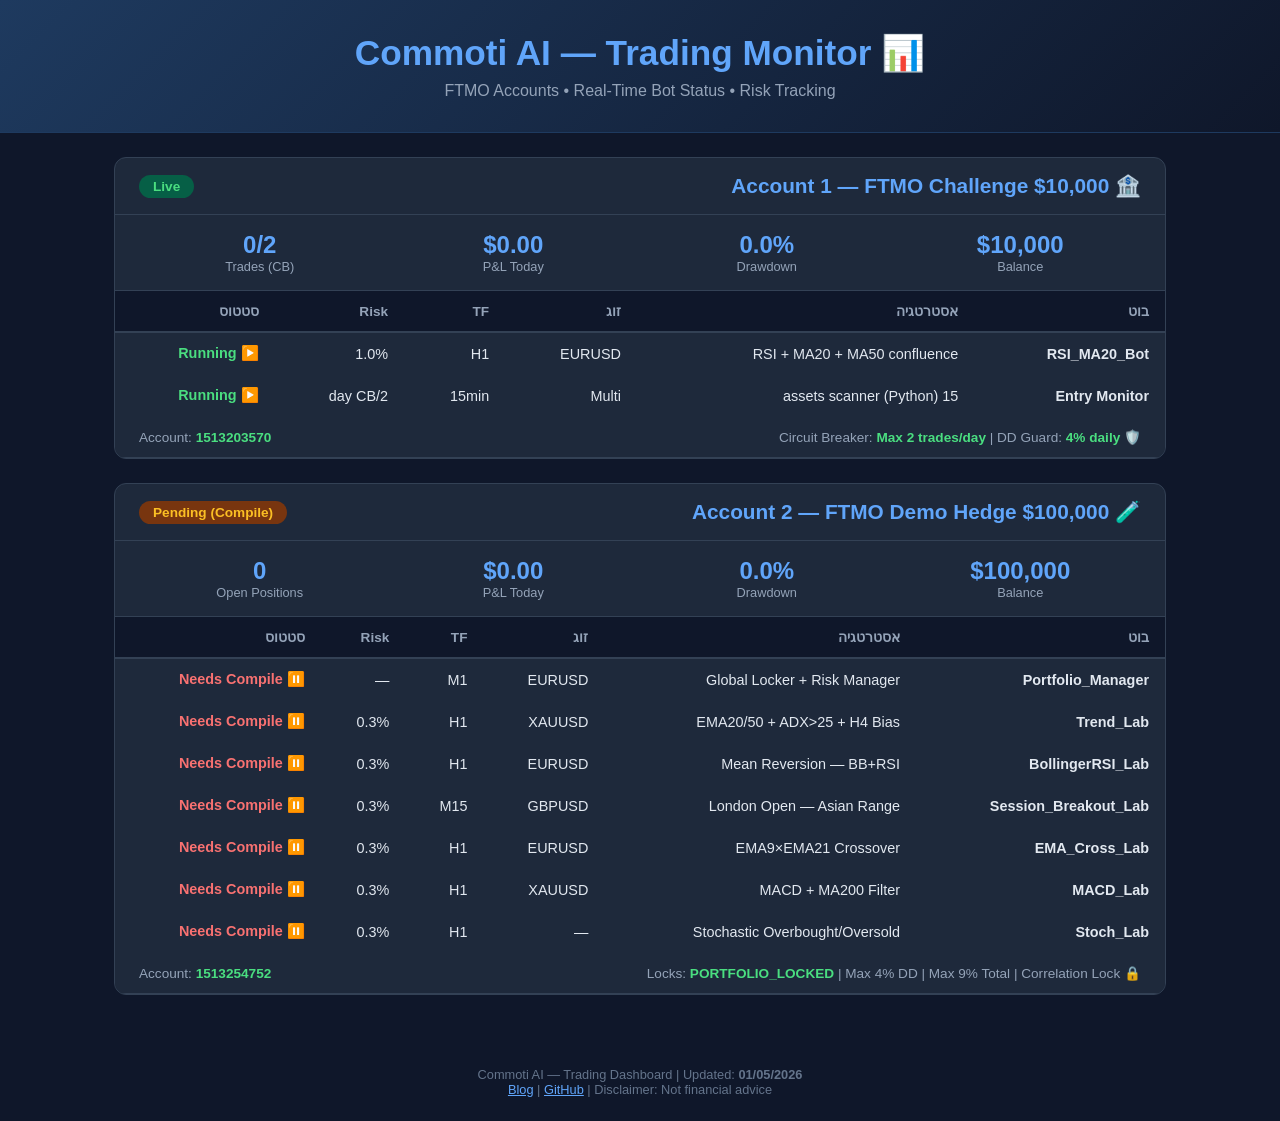
==== monitor_dashboard.html @ 618d3406 "01/05/2026 10:30 — Trading Monitor Dashboard (2 FTMO accounts, 9 bots, dark RTL)" ====
<!-- ============================================
     COMMOTI AI — Trading Monitor Dashboard
     Host on: commotiai.online (GitHub Pages)
     ============================================ -->
<!DOCTYPE html>
<html lang="he" dir="rtl">
<head>
<meta charset="UTF-8">
<meta name="viewport" content="width=device-width, initial-scale=1.0">
<title>Commoti AI | Trading Monitor</title>
<style>
  * { margin:0; padding:0; box-sizing:border-box; }
  body { background:#0f172a; color:#e2e8f0; font-family:'Segoe UI', sans-serif; }
  .header { background:linear-gradient(135deg,#1e3a5f,#0f172a); padding:32px 24px; text-align:center; border-bottom:1px solid #1e3a5f; }
  .header h1 { color:#60a5fa; font-size:2.2em; }
  .header p { color:#94a3b8; margin-top:8px; }

  .container { max-width:1100px; margin:0 auto; padding:24px; }

  .account-card { background:#1e293b; border:1px solid #334155; border-radius:12px; margin-bottom:24px; overflow:hidden; }
  .account-header { padding:16px 24px; display:flex; justify-content:space-between; align-items:center; border-bottom:1px solid #334155; }
  .account-header h2 { color:#60a5fa; font-size:1.3em; }
  .status-badge { padding:4px 14px; border-radius:20px; font-size:0.85em; font-weight:600; }
  .live { background:#065f46; color:#4ade80; }
  .pending { background:#78350f; color:#fbbf24; }

  .stats-row { display:grid; grid-template-columns:repeat(4,1fr); gap:12px; padding:16px 24px; border-bottom:1px solid #334155; }
  .stat { text-align:center; }
  .stat .value { font-size:1.5em; font-weight:700; color:#60a5fa; }
  .stat .label { font-size:0.8em; color:#94a3b8; }

  table { width:100%; border-collapse:collapse; }
  th { text-align:right; padding:12px 16px; background:#0f172a; color:#94a3b8; font-size:0.85em; border-bottom:2px solid #334155; }
  td { padding:12px 16px; border-bottom:1px solid #1e293b; font-size:0.9em; }
  tr:hover td { background:#1e3a5f; }
  td.status { font-weight:600; }
  td.status.running { color:#4ade80; }
  td.status.stopped { color:#f87171; }

  .footer { text-align:center; padding:24px; color:#64748b; font-size:0.8em; }
  .footer a { color:#60a5fa; }

  .refresh-bar { display:flex; justify-content:space-between; align-items:center; padding:12px 24px; background:#1e293b; border-bottom:1px solid #334155; }
  .refresh-bar span { color:#94a3b8; font-size:0.85em; }
  .refresh-bar strong { color:#4ade80; }

  @media (max-width:768px) {
    .stats-row { grid-template-columns:repeat(2,1fr); }
    th, td { padding:8px; font-size:0.8em; }
  }
</style>
</head>
<body>

<div class="header">
  <h1>📊 Commoti AI — Trading Monitor</h1>
  <p>FTMO Accounts &bull; Real-Time Bot Status &bull; Risk Tracking</p>
</div>

<div class="container">

  <!-- ======== Account 1: FTMO $10K ======== -->
  <div class="account-card">
    <div class="account-header">
      <h2>🏦 Account 1 — FTMO Challenge $10,000</h2>
      <span class="status-badge live">Live</span>
    </div>
    <div class="stats-row">
      <div class="stat"><div class="value">$10,000</div><div class="label">Balance</div></div>
      <div class="stat"><div class="value" id="acc1-dd">0.0%</div><div class="label">Drawdown</div></div>
      <div class="stat"><div class="value" id="acc1-pnl">$0.00</div><div class="label">P&L Today</div></div>
      <div class="stat"><div class="value" id="acc1-trades">0/2</div><div class="label">Trades (CB)</div></div>
    </div>
    <table>
      <thead>
        <tr><th>בוט</th><th>אסטרטגיה</th><th>זוג</th><th>TF</th><th>Risk</th><th>סטטוס</th></tr>
      </thead>
      <tbody>
        <tr>
          <td><strong>RSI_MA20_Bot</strong></td>
          <td>RSI + MA20 + MA50 confluence</td>
          <td>EURUSD</td>
          <td>H1</td>
          <td>1.0%</td>
          <td class="status running">▶️ Running</td>
        </tr>
        <tr>
          <td><strong>Entry Monitor</strong></td>
          <td>15 assets scanner (Python)</td>
          <td>Multi</td>
          <td>15min</td>
          <td>2/day CB</td>
          <td class="status running">▶️ Running</td>
        </tr>
      </tbody>
    </table>
    <div class="refresh-bar">
      <span>🛡️ Circuit Breaker: <strong>Max 2 trades/day</strong> | DD Guard: <strong>4% daily</strong></span>
      <span>Account: <strong>1513203570</strong></span>
    </div>
  </div>

  <!-- ======== Account 2: FTMO Demo Hedge $100K ======== -->
  <div class="account-card">
    <div class="account-header">
      <h2>🧪 Account 2 — FTMO Demo Hedge $100,000</h2>
      <span class="status-badge pending">Pending (Compile)</span>
    </div>
    <div class="stats-row">
      <div class="stat"><div class="value">$100,000</div><div class="label">Balance</div></div>
      <div class="stat"><div class="value" id="acc2-dd">0.0%</div><div class="label">Drawdown</div></div>
      <div class="stat"><div class="value" id="acc2-pnl">$0.00</div><div class="label">P&L Today</div></div>
      <div class="stat"><div class="value" id="acc2-positions">0</div><div class="label">Open Positions</div></div>
    </div>
    <table>
      <thead>
        <tr><th>בוט</th><th>אסטרטגיה</th><th>זוג</th><th>TF</th><th>Risk</th><th>סטטוס</th></tr>
      </thead>
      <tbody>
        <tr>
          <td><strong>Portfolio_Manager</strong></td>
          <td>Global Locker + Risk Manager</td>
          <td>EURUSD</td>
          <td>M1</td>
          <td>—</td>
          <td class="status stopped">⏸️ Needs Compile</td>
        </tr>
        <tr>
          <td><strong>Trend_Lab</strong></td>
          <td>EMA20/50 + ADX>25 + H4 Bias</td>
          <td>XAUUSD</td>
          <td>H1</td>
          <td>0.3%</td>
          <td class="status stopped">⏸️ Needs Compile</td>
        </tr>
        <tr>
          <td><strong>BollingerRSI_Lab</strong></td>
          <td>Mean Reversion — BB+RSI</td>
          <td>EURUSD</td>
          <td>H1</td>
          <td>0.3%</td>
          <td class="status stopped">⏸️ Needs Compile</td>
        </tr>
        <tr>
          <td><strong>Session_Breakout_Lab</strong></td>
          <td>London Open — Asian Range</td>
          <td>GBPUSD</td>
          <td>M15</td>
          <td>0.3%</td>
          <td class="status stopped">⏸️ Needs Compile</td>
        </tr>
        <tr>
          <td><strong>EMA_Cross_Lab</strong></td>
          <td>EMA9×EMA21 Crossover</td>
          <td>EURUSD</td>
          <td>H1</td>
          <td>0.3%</td>
          <td class="status stopped">⏸️ Needs Compile</td>
        </tr>
        <tr>
          <td><strong>MACD_Lab</strong></td>
          <td>MACD + MA200 Filter</td>
          <td>XAUUSD</td>
          <td>H1</td>
          <td>0.3%</td>
          <td class="status stopped">⏸️ Needs Compile</td>
        </tr>
        <tr>
          <td><strong>Stoch_Lab</strong></td>
          <td>Stochastic Overbought/Oversold</td>
          <td>—</td>
          <td>H1</td>
          <td>0.3%</td>
          <td class="status stopped">⏸️ Needs Compile</td>
        </tr>
      </tbody>
    </table>
    <div class="refresh-bar">
      <span>🔒 Locks: <strong>PORTFOLIO_LOCKED</strong> | Max 4% DD | Max 9% Total | Correlation Lock</span>
      <span>Account: <strong>1513254752</strong></span>
    </div>
  </div>

</div>

<div class="footer">
  <p>Commoti AI — Trading Dashboard | Updated: <strong>01/05/2026</strong></p>
  <p><a href="https://commotiai.com">Blog</a> | <a href="https://github.com/botbikamordehai2-sketch">GitHub</a> | Disclaimer: Not financial advice</p>
</div>

</body>
</html>
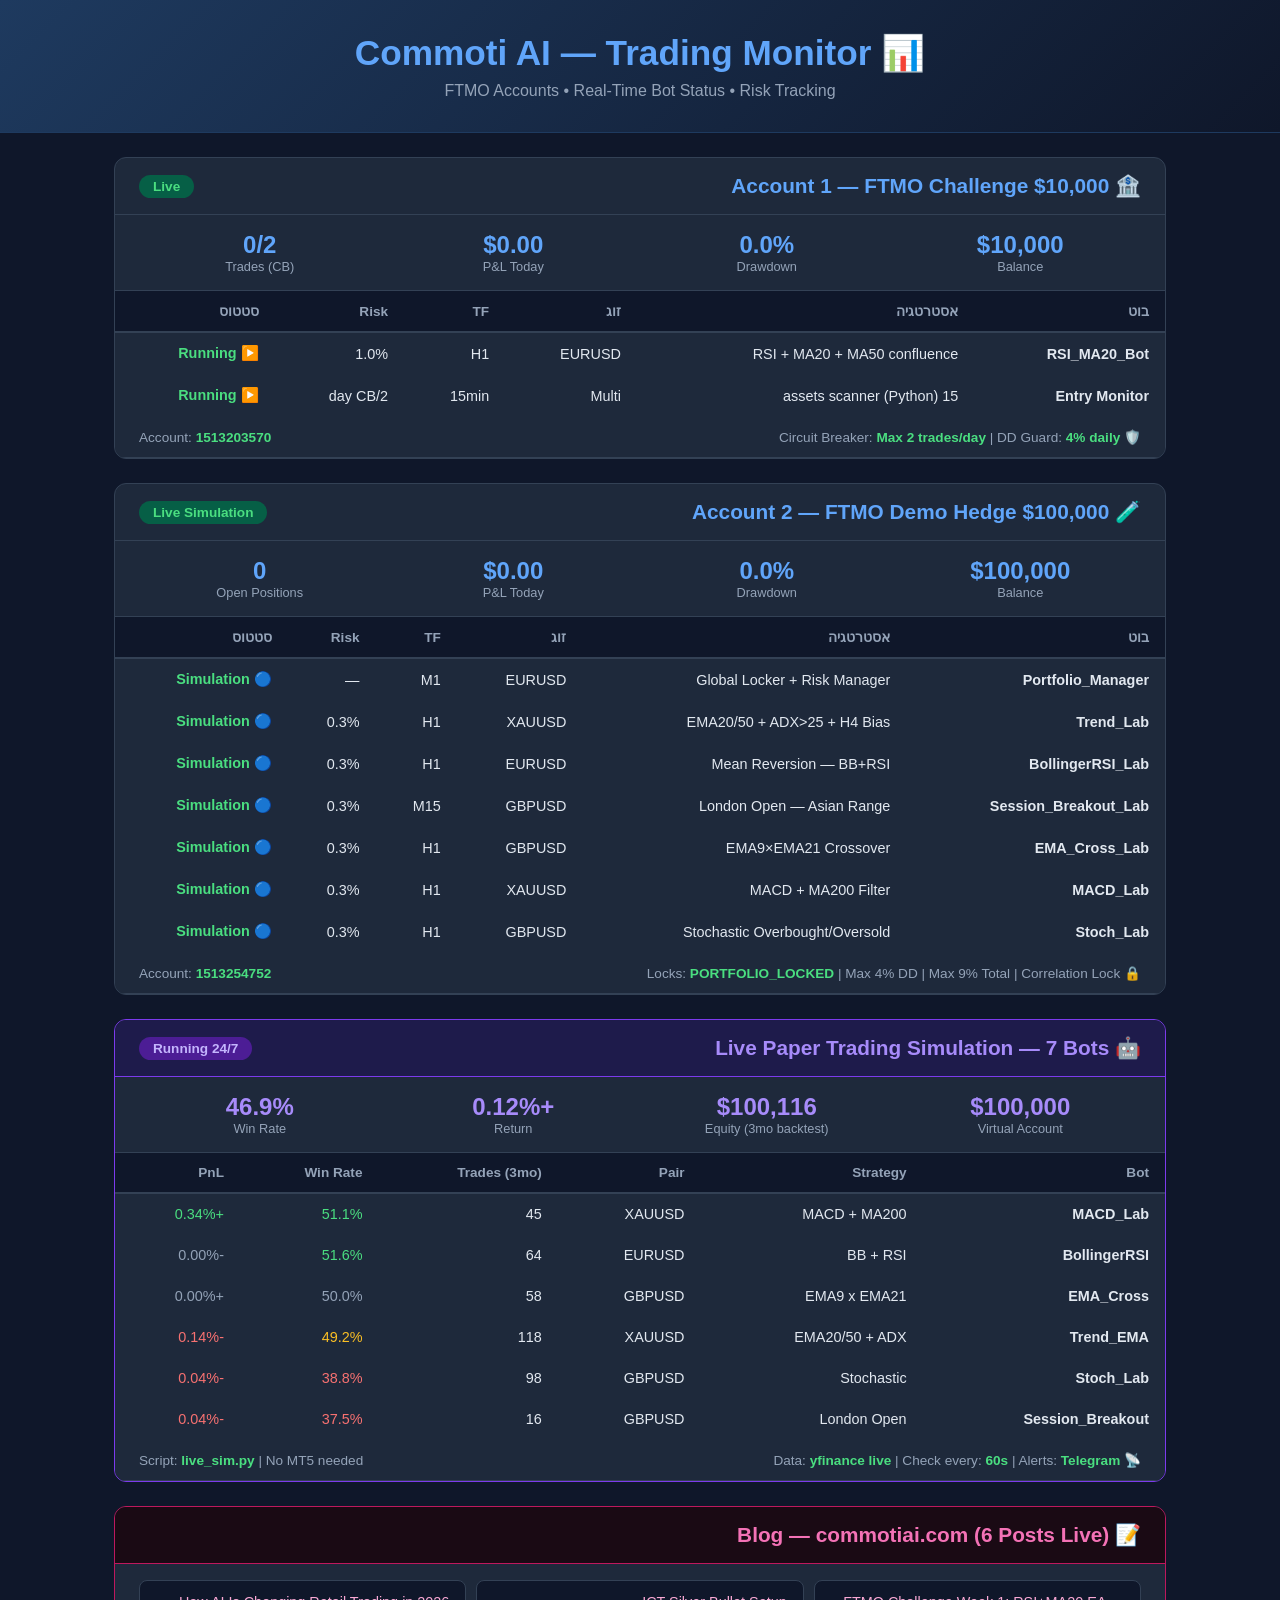
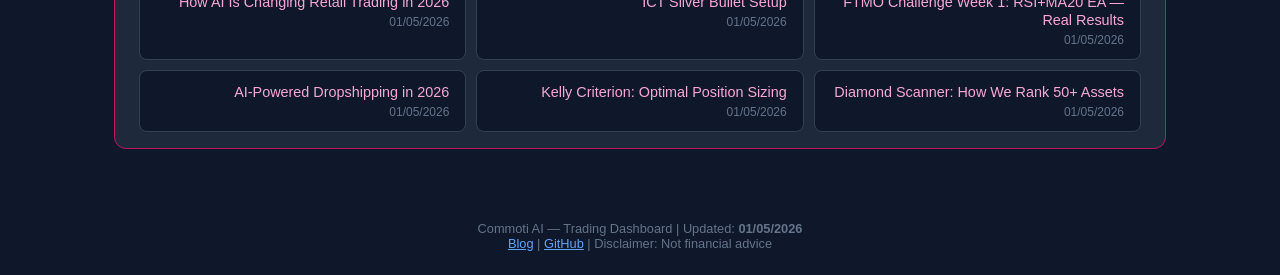
==== commit 152d18b3: "Update dashboard: live sim + 6 blog posts + simulation results" ====
--- a/monitor_dashboard.html
+++ b/monitor_dashboard.html
@@ -37,6 +37,20 @@
   td.status.running { color:#4ade80; }
   td.status.stopped { color:#f87171; }
 
+  .sim-card { background:#1e293b; border:1px solid #7c3aed; border-radius:12px; margin-bottom:24px; overflow:hidden; }
+  .sim-header { padding:16px 24px; display:flex; justify-content:space-between; align-items:center; border-bottom:1px solid #7c3aed; background:#1e1b4b; }
+  .sim-header h2 { color:#a78bfa; font-size:1.3em; }
+  .sim-badge { padding:4px 14px; border-radius:20px; font-size:0.85em; font-weight:600; background:#4c1d95; color:#c4b5fd; }
+
+  .blog-card { background:#1e293b; border:1px solid #be185d; border-radius:12px; margin-bottom:24px; overflow:hidden; }
+  .blog-header { padding:16px 24px; border-bottom:1px solid #be185d; background:#1a0a14; }
+  .blog-header h2 { color:#f472b6; font-size:1.3em; }
+  .blog-links { display:grid; grid-template-columns:repeat(auto-fit,minmax(280px,1fr)); gap:10px; padding:16px 24px; }
+  .blog-link { background:#0f172a; border:1px solid #334155; border-radius:8px; padding:12px 16px; }
+  .blog-link a { color:#f9a8d4; text-decoration:none; font-size:0.9em; }
+  .blog-link a:hover { color:#f472b6; }
+  .blog-link .date { color:#64748b; font-size:0.75em; margin-top:4px; }
+
   .footer { text-align:center; padding:24px; color:#64748b; font-size:0.8em; }
   .footer a { color:#60a5fa; }
 
@@ -104,7 +118,7 @@
   <div class="account-card">
     <div class="account-header">
       <h2>🧪 Account 2 — FTMO Demo Hedge $100,000</h2>
-      <span class="status-badge pending">Pending (Compile)</span>
+      <span class="status-badge live">Live Simulation</span>
     </div>
     <div class="stats-row">
       <div class="stat"><div class="value">$100,000</div><div class="label">Balance</div></div>
@@ -123,7 +137,7 @@
           <td>EURUSD</td>
           <td>M1</td>
           <td>—</td>
-          <td class="status stopped">⏸️ Needs Compile</td>
+          <td class="status running">🔵 Simulation</td>
         </tr>
         <tr>
           <td><strong>Trend_Lab</strong></td>
@@ -131,7 +145,7 @@
           <td>XAUUSD</td>
           <td>H1</td>
           <td>0.3%</td>
-          <td class="status stopped">⏸️ Needs Compile</td>
+          <td class="status running">🔵 Simulation</td>
         </tr>
         <tr>
           <td><strong>BollingerRSI_Lab</strong></td>
@@ -139,7 +153,7 @@
           <td>EURUSD</td>
           <td>H1</td>
           <td>0.3%</td>
-          <td class="status stopped">⏸️ Needs Compile</td>
+          <td class="status running">🔵 Simulation</td>
         </tr>
         <tr>
           <td><strong>Session_Breakout_Lab</strong></td>
@@ -147,15 +161,15 @@
           <td>GBPUSD</td>
           <td>M15</td>
           <td>0.3%</td>
-          <td class="status stopped">⏸️ Needs Compile</td>
+          <td class="status running">🔵 Simulation</td>
         </tr>
         <tr>
           <td><strong>EMA_Cross_Lab</strong></td>
           <td>EMA9×EMA21 Crossover</td>
-          <td>EURUSD</td>
-          <td>H1</td>
-          <td>0.3%</td>
-          <td class="status stopped">⏸️ Needs Compile</td>
+          <td>GBPUSD</td>
+          <td>H1</td>
+          <td>0.3%</td>
+          <td class="status running">🔵 Simulation</td>
         </tr>
         <tr>
           <td><strong>MACD_Lab</strong></td>
@@ -163,15 +177,15 @@
           <td>XAUUSD</td>
           <td>H1</td>
           <td>0.3%</td>
-          <td class="status stopped">⏸️ Needs Compile</td>
+          <td class="status running">🔵 Simulation</td>
         </tr>
         <tr>
           <td><strong>Stoch_Lab</strong></td>
           <td>Stochastic Overbought/Oversold</td>
-          <td>—</td>
-          <td>H1</td>
-          <td>0.3%</td>
-          <td class="status stopped">⏸️ Needs Compile</td>
+          <td>GBPUSD</td>
+          <td>H1</td>
+          <td>0.3%</td>
+          <td class="status running">🔵 Simulation</td>
         </tr>
       </tbody>
     </table>
@@ -181,6 +195,53 @@
     </div>
   </div>
 
+
+  <!-- ======== Live Simulation Results ======== -->
+  <div class="sim-card">
+    <div class="sim-header">
+      <h2>🤖 Live Paper Trading Simulation — 7 Bots</h2>
+      <span class="sim-badge">Running 24/7</span>
+    </div>
+    <div class="stats-row">
+      <div class="stat"><div class="value" style="color:#a78bfa">$100,000</div><div class="label">Virtual Account</div></div>
+      <div class="stat"><div class="value" style="color:#a78bfa">$100,116</div><div class="label">Equity (3mo backtest)</div></div>
+      <div class="stat"><div class="value" style="color:#a78bfa">+0.12%</div><div class="label">Return</div></div>
+      <div class="stat"><div class="value" style="color:#a78bfa">46.9%</div><div class="label">Win Rate</div></div>
+    </div>
+    <table>
+      <thead>
+        <tr><th>Bot</th><th>Strategy</th><th>Pair</th><th>Trades (3mo)</th><th>Win Rate</th><th>PnL</th></tr>
+      </thead>
+      <tbody>
+        <tr><td><strong>MACD_Lab</strong></td><td>MACD + MA200</td><td>XAUUSD</td><td>45</td><td style="color:#4ade80">51.1%</td><td style="color:#4ade80">+0.34%</td></tr>
+        <tr><td><strong>BollingerRSI</strong></td><td>BB + RSI</td><td>EURUSD</td><td>64</td><td style="color:#4ade80">51.6%</td><td style="color:#94a3b8">-0.00%</td></tr>
+        <tr><td><strong>EMA_Cross</strong></td><td>EMA9 x EMA21</td><td>GBPUSD</td><td>58</td><td style="color:#94a3b8">50.0%</td><td style="color:#94a3b8">+0.00%</td></tr>
+        <tr><td><strong>Trend_EMA</strong></td><td>EMA20/50 + ADX</td><td>XAUUSD</td><td>118</td><td style="color:#fbbf24">49.2%</td><td style="color:#f87171">-0.14%</td></tr>
+        <tr><td><strong>Stoch_Lab</strong></td><td>Stochastic</td><td>GBPUSD</td><td>98</td><td style="color:#f87171">38.8%</td><td style="color:#f87171">-0.04%</td></tr>
+        <tr><td><strong>Session_Breakout</strong></td><td>London Open</td><td>GBPUSD</td><td>16</td><td style="color:#f87171">37.5%</td><td style="color:#f87171">-0.04%</td></tr>
+      </tbody>
+    </table>
+    <div class="refresh-bar">
+      <span>📡 Data: <strong>yfinance live</strong> | Check every: <strong>60s</strong> | Alerts: <strong>Telegram</strong></span>
+      <span>Script: <strong>live_sim.py</strong> | No MT5 needed</span>
+    </div>
+  </div>
+
+  <!-- ======== Blog ======== -->
+  <div class="blog-card">
+    <div class="blog-header">
+      <h2>📝 Blog — commotiai.com (6 Posts Live)</h2>
+    </div>
+    <div class="blog-links">
+      <div class="blog-link"><a href="https://commotiai.com/ftmo-challenge-week-1-rsima20-ea-real-results-lessons/">FTMO Challenge Week 1: RSI+MA20 EA — Real Results</a><div class="date">01/05/2026</div></div>
+      <div class="blog-link"><a href="https://commotiai.com/ict-silver-bullet-setup-2/">ICT Silver Bullet Setup</a><div class="date">01/05/2026</div></div>
+      <div class="blog-link"><a href="https://commotiai.com/how-ai-is-changing-retail-trading-in-2026/">How AI Is Changing Retail Trading in 2026</a><div class="date">01/05/2026</div></div>
+      <div class="blog-link"><a href="https://commotiai.com/diamond-scanner-how-we-rank-50-assets-every-morning/">Diamond Scanner: How We Rank 50+ Assets</a><div class="date">01/05/2026</div></div>
+      <div class="blog-link"><a href="https://commotiai.com/kelly-criterion-the-math-behind-optimal-position-sizing/">Kelly Criterion: Optimal Position Sizing</a><div class="date">01/05/2026</div></div>
+      <div class="blog-link"><a href="https://commotiai.com/ai-powered-dropshipping-in-2026-how-we-automated-product-research/">AI-Powered Dropshipping in 2026</a><div class="date">01/05/2026</div></div>
+    </div>
+  </div>
+
 </div>
 
 <div class="footer">
